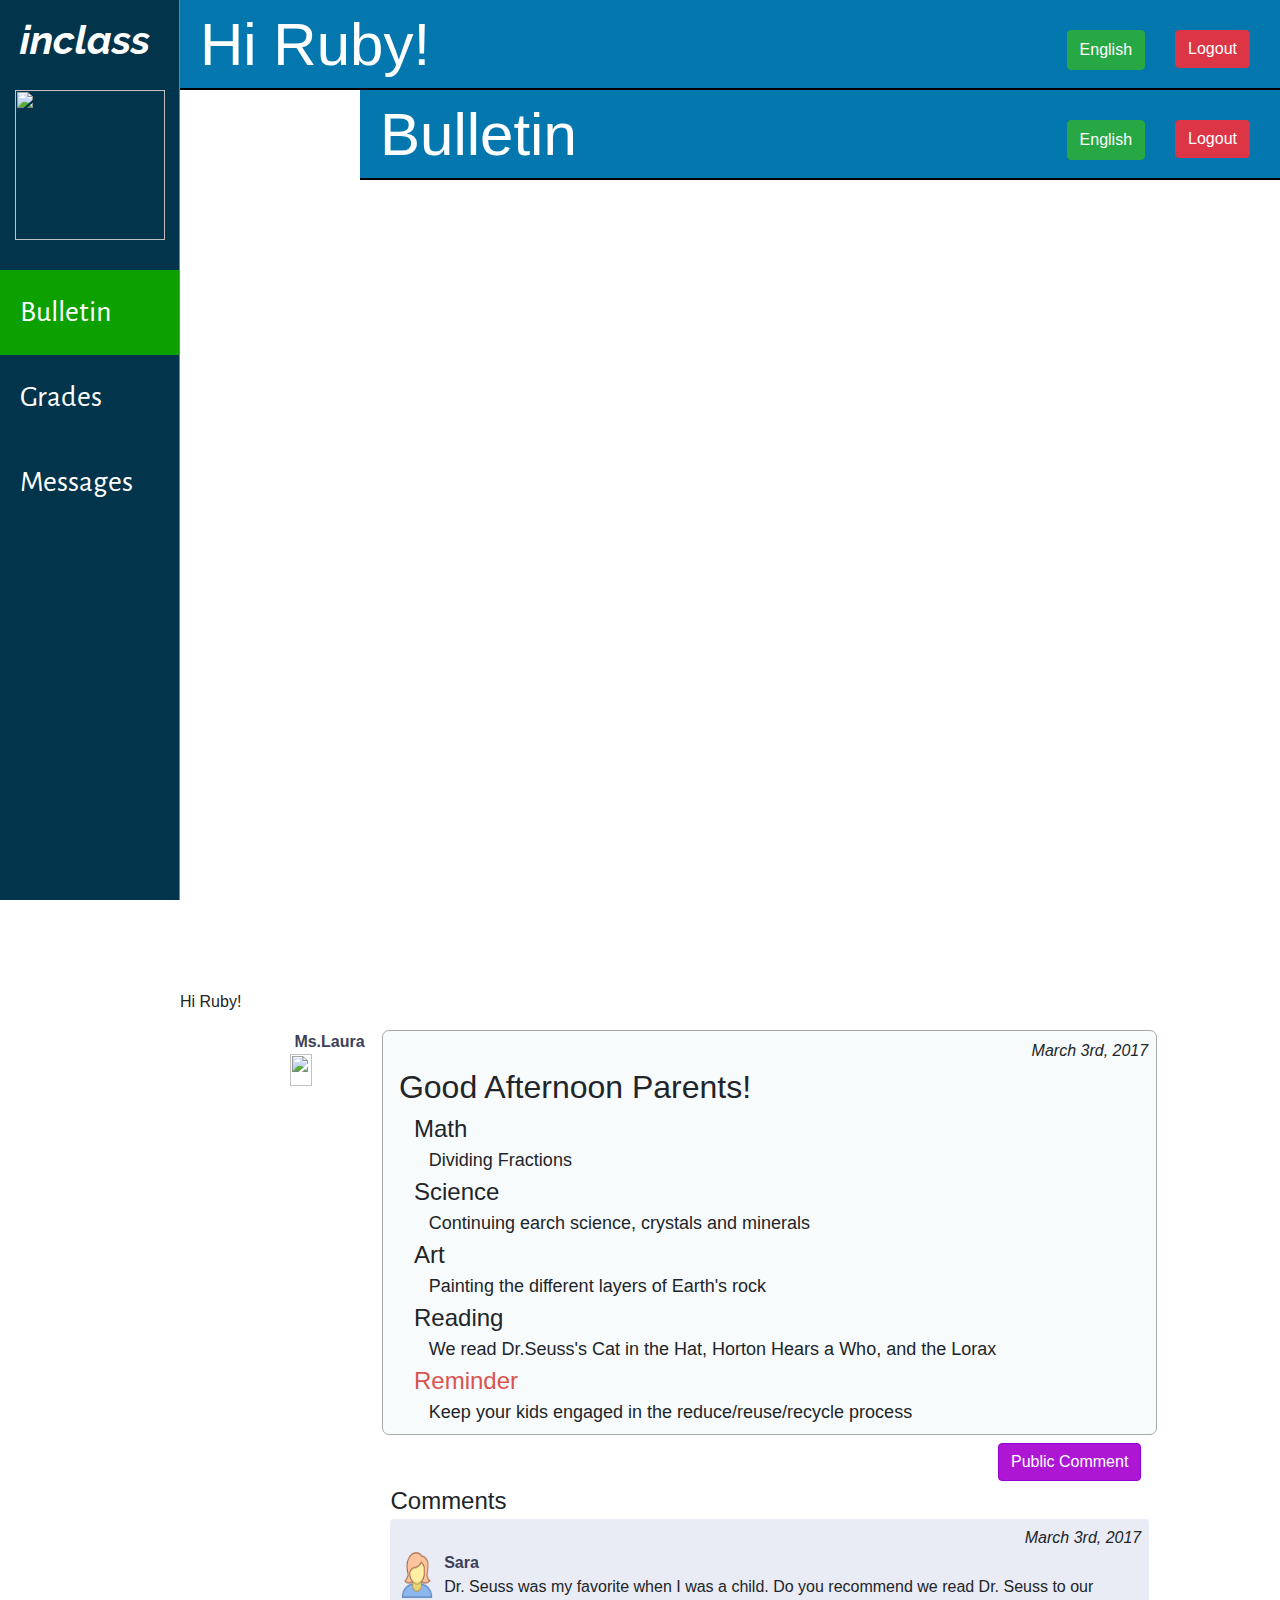
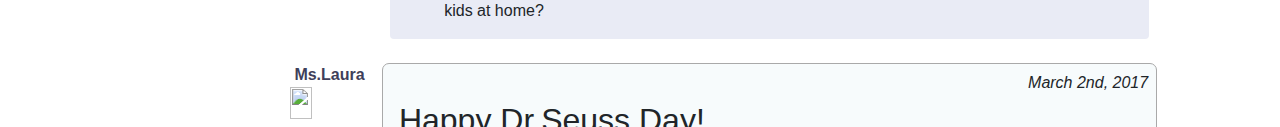
==== index.html @ 11d52c9a "hovering grades attempt" ====
<!--Nu Designs 6.813 project: inclass-->
<!DOCTYPE html>
<html>

<head>
<meta charset='utf-8'>
<title>inclass</title>

<!-- Load style sheets -->
<link rel='stylesheet' href=
  'https://maxcdn.bootstrapcdn.com/bootstrap/4.0.0-alpha.6/css/bootstrap.css'>
<link rel='stylesheet' href='assets/mainLayout.css'>
<link rel='stylesheet' href='assets/bulletin.css'>
<link rel='stylesheet' href='https://fonts.googleapis.com/css?family=Alegreya+Sans|Raleway'>
<link href="assets/flag-icon-css-master/assets/docs.css" rel="stylesheet">
  <link href="assets/flag-icon-css-master/css/flag-icon.css" rel="stylesheet">
<script src=
  'https://ajax.googleapis.com/ajax/libs/jquery/3.1.1/jquery.min.js'></script>
<script src='templates.js'></script>

<script>

var MENU_ITEMS = ['#bulletin', '#grades', '#messages'];

var TEMPLATES = {'bulletin':'#bulletin_template', 'grades':'#grades_template', 'messages':'#messages_template'}

// mouse hover over or away from side menu option
$(document).on({
  // when mouse hovers a menu item that's not currently selected
  mouseenter: function(){
      if(!$(this).hasClass('selectedMenuItem')){
        $(this).addClass('hoveredMenuItem');
      }
  },
  // remove hovered class after mouse leaves
  mouseleave: function(){
      $(this).removeClass('hoveredMenuItem');
  }
}, '.menuItem');

// side menu option clicked
$(document).on('click', '.menuItem', function(evt){
  // if this item is already selected, do nothing
  if($(this).hasClass('selectedMenuItem')){
    return;
  }
  // unselect the current selected item
  for(var i in MENU_ITEMS){
    $(MENU_ITEMS[i]).removeClass('selectedMenuItem');
  }
  // select the new one
  $(this).removeClass('hoveredMenuItem');
  $(this).addClass('selectedMenuItem');

  // TODO: reload to new respective view
  var newMode = $(this).attr('id');
  $('#mode-panel').load("./"+newMode+".html", function(){
    if (newMode === 'messages') {
      populateMessages();
    }
  });
});

$(document).ready(function() {
  $("#bulletin").click();
});

$(document).on({
  // when mouse hovers a grade item
  mouseenter: function(){
    console.log("Hovered over td")
    console.log(this)
    $(this).addClass('hoveredGrade');
  },
  // remove hovered class after mouse leaves
  mouseleave: function(){
    $(this).removeClass('hoveredGrade');
  }
}, '.subject');

function populateMessages(){
  var list = $("#messages-list");
  list.append("<div class='message'> <div class='received message-bubble' id='message-1'> <div class='message-time'>25 March, 2017</div>Hi, How are you?</div></div>");
  list.append("<div class='message'> <div class='received message-bubble' id='message-2'> <div class='message-time'>25 March, 2017</div>I posted grades for last week's quiz. You should go over it with Robby, he struggled.</div></div>");
  list.append("<div class='message'> <div class='sent message-bubble' id='message-3'> <div class='message-time'>25 March, 2017</div>Thanks for letting me know! I'll get right on that since he can't add to save his life.</div></div>");
  list.append("<div class='message'> <div class='received message-bubble' id='message-4'><div class='message-time'>25 March, 2017</div>Great, thanks fam.</div></div>");
  list.append("<div class='message'> <div class='sent message-bubble' id='message-5'><div class='message-time'>25 March, 2017</div>Got it bruh. Talk to you later</div></div>");
}

</script>

</head>

<body>
  <div id="sideMenu">
    <div id="logo"> inclass </div>
    <img id="menuPic" src="graphics/new-user.png">
    <div id="menuItems">
      <div class="menuItem" id ="bulletin">
        Bulletin
      </div>
      <div class="menuItem" id ="grades">
        Grades
      </div>
      <div class="menuItem" id ="messages">
        Messages
      </div>
    </div>
  </div>
  <div id="mainWindow">
    <div id="top-bar">
      <div class="welcome-message"> Hi Ruby!</div>
      <button class="btn btn-danger" type="button" id="logout-button">Logout</button>
      <div id="language-group">
        <div id="language-icon"><span class="flag-icon flag-icon-us"></div>
        <button class="btn btn-success" type="button" id="language-button">English</button>
      </div>

    </div>
    <div id="mode-panel">
    </div>
  </div>
</body>
</html>
---- assets/mainLayout.css ----
/* Stylesheet for inclass project by Nu Designs */

#sideMenu {
  height: 100%;
  width: 180px;
  position: fixed;
  border-right: 1px solid gray;
  background-color: #02344b;
}
#mainWindow {
  margin-left: 180px;
  height:100vh;
}

#mode-panel {
  height: 90%;
}

#language-group {
  float: right;
  margin-right: 30px;
  margin-top: 30px;
}
#language-icon {
  display: inline-block;
}
#language-button {
  height: 40px;
}

#logout-button {
  float: right;
  display: block;
  margin-right: 30px;
  margin-top: 30px;
}

#top-bar {
  width: 100%;
  border-bottom: 2px solid black;
  height: 10%;
  background-color: #0478ae;
}

.welcome-message {
  padding: 0 0 0 20px;
  width: 300px;
  display: inline-block;
  font-size: 60px;
  color: white;
}

#logo {
  margin-top: 10px;
  margin-left: 20px;
  color: white;
  font-size: 40px;
  font-style: italic;
  font-family: 'Raleway', sans-serif;
  font-weight: bold;
}

#menuPic {
  height: 150px;
  width: 150px;
  margin-left: 15px;
  margin-right: 20px;
  margin-top: 20px;
}

#menuItems  {
  margin-top: 30px;
}

.menuItem {
  font-size: 30px;
  font-family: 'Alegreya Sans', sans-serif;
  padding: 20px;
  cursor: pointer;
  color: white;
}

.selectedMenuItem {
  background-color: #0ca001;
  cursor: default;
}

.hovered {
  background-color: #e3edef;
  color: black;
}

.section-title {
  padding: 5px 0px 0px 30px;
  width: 100%;
  display: inline-block;
  font-size: 60px;
  height: 12%;
  border-bottom: 1px solid black;
  z-index: 1;
}

#messages-container {
  height: 88%;
  width: 100%;
  border: 1px solid black;
  border-left: none;
  border-top: none;
  overflow: hidden;
}

#messages-list {
  padding: 40px;
  height: 90%;
  width: 80%;
  border-bottom: none;
  overflow-y: scroll;
}
#messages-input {
  width: 80%;
  height: 100%;
  padding: 10px;
  border: none;
  font-size: 20px;
}
#send-message-button {
  height: 80%;
  width: 15%;
  margin-left: 25px;
  font-size: 30px;
  border-color: green;
  background-color: darkgreen;
}

#messages-input-container {
  width: 80%;
  height: 10%;
  padding: 5px;
  border: none;
  border-top: 1px solid black;
}

#messages-attachments-pane {
  height: 100%;
  width: 20%;
  float: right;
  border-left: 1px solid black;
}

#messaging-contact {
  height: 50%;
  width: 100%;
  border-bottom: 1px solid black;
}

#messaging-profile-pic {
  height: 250px;
  width: 250px;
  margin: 0 auto;
  background-image: url("../graphics/new-user.png");
  background-size: contain;
}

.contact-info {
  font-size: 20px
  width: 100%;
  text-align: center;
}

.contact-name {
  font-size: 30px
}

#attachments-list {
  height: 50%;
  width: 100%;
  overflow-y: scroll;
  padding: 10px;
}

.attachment-row {
  margin: 10px;
}

.attachment {
  border-radius: 5px;
  margin: 5px 5px 0px;
  display: inline-block;
  cursor: pointer;
}

.attachment:hover {
  opacity: 0.5;
}

.attachment-pic {
  height: 130px;
  width: 130px;
  border-radius: 5px;
  border: 1px solid black;
  background-size: contain;
}

.attachment-label {
  max-width: 130px;
  display: inline-block;
  text-overflow: ellipsis;
  overflow: hidden;
  white-space:nowrap;
}

.word {
  background-image: url("../graphics/word.png");
}

.ppt {
  background-image: url("../graphics/powerpoint.png");
}

.excel {
  background-image: url("../graphics/excel.png");
}

.message-bubble {
  display: block;
  border: solid 1px blue;
  max-width: 600px;
  padding: 25px;
  padding-top: 10px;
  font-size: 20px;
}

.message-time {
  font-size: 15px;
  text-align: right;
  font-style: italic;
}

.message {
  display: block;
  width: 100%;
  position: relative;
  margin-bottom: 20px;
}

.message::before, .message::after {
    content:"";
    display:table;
}
.message::after {
    clear:both;
}

.received {
  border-color: gray;
  background-color: #f7fbfc;
  color: black;
  float: left;
  border-radius: 5px 20px 20px 20px;
}

.sent {
  background-color: #20ce10;
  border-color: green;
  color: white;
  float: right;
  border-radius: 20px 5px 20px 20px;
}

td, th {
    border: 1px solid #dddddd;
    text-align: left;
    padding: 8px;
}

#leftBar {
  width:50%;
  height:100%;
  display: inline-block;
  position: relative;
  border-right: 1px solid black;
}

#rightBar {
  width: 50%;
  height: 100%;
  padding: 30px 100px 30px;
  display: inline-block;
  float: right;
  text-align:center;
  vertical-align:middle;
  position: relative;
  overflow-y: scroll;
}

#grades-container {
  height: 88%;
  width: 100%;
  overflow: hidden;
}

#gradetablecaption {
  margin: 50px 0 0 80px;
  font-size: 30pt;
}

#robby {
  position: absolute;
  top: 30px;
  left: 50px;
  font-size: 30pt;
}

#dropdown {
  float: right;
  font-size: 20pt;
  margin-top: 11px;
}

#assignments {
  float: left;
  font-size: 30pt;
}

#subjecttable {
  padding: 30px 0 0 80px;
  font-size: 15px;
  width: 100%;
}

#overall {
  font-size: 25pt;
  width: 80%
}

#table {
  font-size: 15pt;
  width: 100%;
}

#assignmentstable {
  border-spacing: 10px 0;
  border-collapse: separate;
  width: 100%;
  margin-top: 90px;
}

tr:nth-child(even) {
    background-color: #e3edef;
}
---- assets/bulletin.css ----
#agenda-list{
  width: 100%;
  height: 100%;
  overflow-y: scroll;
}

#bulletin-container{
  height: 88%;
  overflow: hidden;
}

.agenda {
  margin-top:1em;
  position: relative;
  margin-left: auto;
  margin-right: auto;
  width: 80%;
  margin-bottom:1em;
}

.agenda .avatar {
  width:10%;
  height:8em;
  display: inline-block;
  vertical-align: top;
}

.spacer {
  clear:right;
}
.agenda .poster {
  margin-left: 5%;
}

.avatar-pic {
  width: 50%;
  height: 50%;
}

.info {
  width:88%;
  display: inline-block;
}

.content {
  border-width:2%;
  border: 1px solid darkgray;
  border-radius: 7px;
  background-color: #f7fbfc;
}
.reminder {
  color: #d9534f;
}
.date p{
  float:right;
  padding-top: 1%;
  padding-right: 1%;
  height:1em;
  font-style: italic;
}

.daily {
  margin-left: 2%;
  width:98%;
  padding-bottom:1%;
}

.indent{
  margin-left: 2%;
  width: 98%;
}

.primary p{
  font-size: 2em;
  margin-bottom: 0em;
}

.secondary p {
  font-size: 1.5em;
  margin-bottom: 0em;
}

.tertiary p{
  font-size: 1.125em;
  margin-bottom: 0em;
}

.header  {
}

.action {
}

.seperator {
  height:1px;
  border-bottom:.1em solid #313030;
}


.comment-controls {
  margin-top: .5em;
  height:1.5em;
  margin-bottom: .5em;
}

.comment-controls button{
  font-size:1em;
}

#public-comment {
  float:right;
  margin-right:2%;
  background-color: #ad17d3;;
  color: white;
  border-color: darkviolet;
}

.comments {
  padding:.5em;
}
.comment-header {
  font-size: 1.5em;
  margin-bottom: 0px;
}
.entry {
  padding-bottom:1em;
  border-radius: 4px;
  background-color: #e9ebf5;
}
.comments .avatar {
  margin-left: 1%;
  width:5%;
  height:3em;
  display: inline-block;
  vertical-align: top;
}

.poster {
  color:#3f3f5a;
  font-weight: bold;
}
.comments .poster {
  margin-left: 0%;
  color:#3f3f5a;
  font-weight: bold;
}

.comment {
  width:87%;
  display: inline-block;
  margin-left: .5%;
  vertical-align: top;
}

.comment-date p{
  float:right;
  padding-top: 1%;
  padding-right: 1%;
  height:1em;
  font-size:1em;
  font-style: italic;
}

.detail{

}

.comments .avatar-pic {
  width: 100%;
  height: 100%;
}
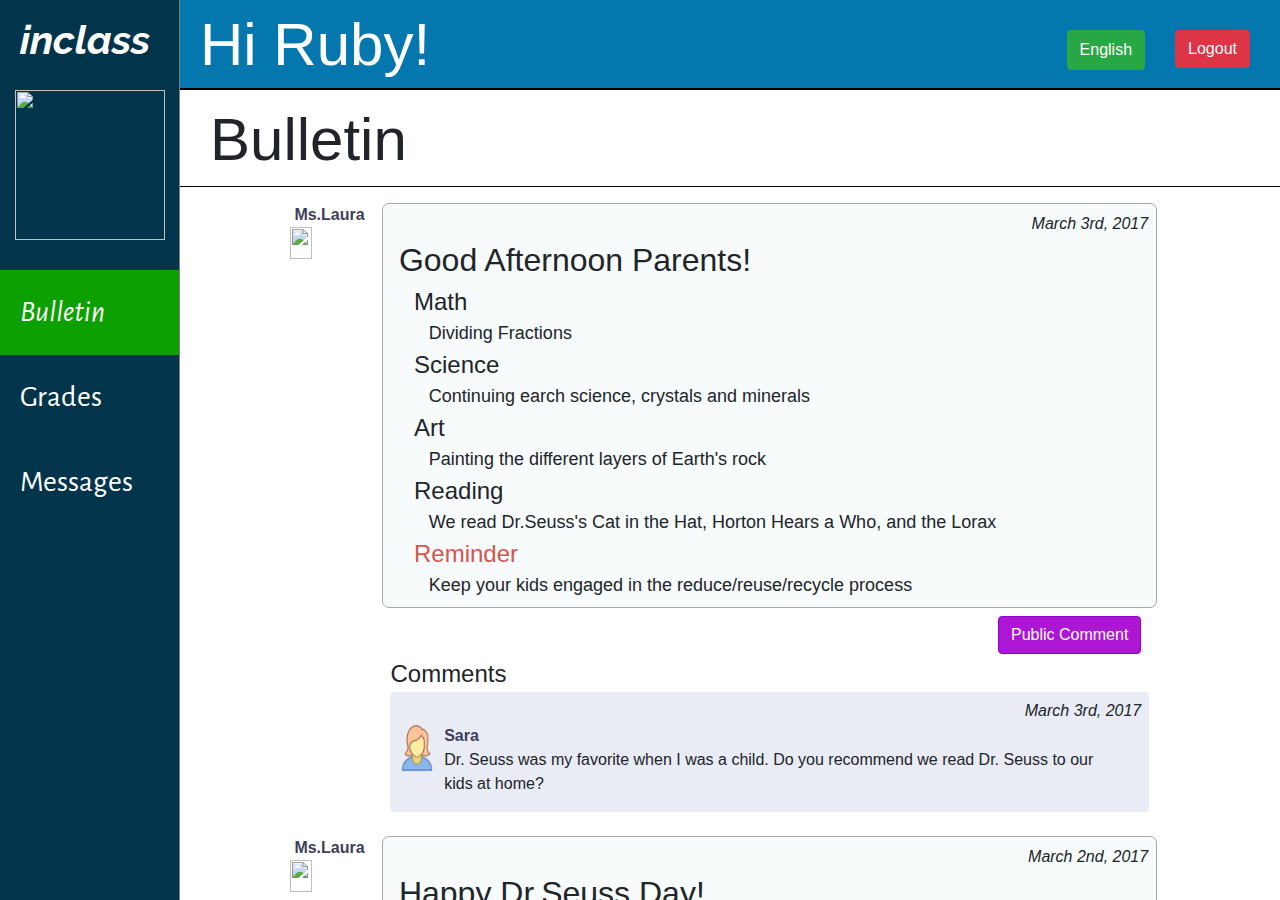
==== commit cfcb3504: "Finishing clicking, hovering over grades" ====
--- a/index.html
+++ b/index.html
@@ -21,6 +21,8 @@
 <script>
 
 var MENU_ITEMS = ['#bulletin', '#grades', '#messages'];
+
+var SUBJECTS = ['#Math', '#Reading', '#Science', '#Art'];
 
 var TEMPLATES = {'bulletin':'#bulletin_template', 'grades':'#grades_template', 'messages':'#messages_template'}
 
@@ -68,8 +70,6 @@
 $(document).on({
   // when mouse hovers a grade item
   mouseenter: function(){
-    console.log("Hovered over td")
-    console.log(this)
     $(this).addClass('hoveredGrade');
   },
   // remove hovered class after mouse leaves
@@ -77,6 +77,34 @@
     $(this).removeClass('hoveredGrade');
   }
 }, '.subject');
+
+// side menu option clicked
+$(document).on('click', '.subject', function(evt){
+  // if this subject is already selected, do nothing
+  if($(this).hasClass('selectedGrade')){
+    return;
+  }
+
+  var currentSubject;
+  var newSubject;
+  // unselect the current selected subject
+  for(var i in SUBJECTS){
+    if($(SUBJECTS[i]).hasClass('selectedGrade')){
+      $(SUBJECTS[i]).removeClass('selectedGrade');
+      currentSubject = SUBJECTS[i].slice(1);
+    }
+  }
+  // remove hovered class and add selected class to new subject
+  for(var i in SUBJECTS){
+    if($(SUBJECTS[i]).hasClass('hoveredGrade')){
+      $(SUBJECTS[i]).removeClass('hoveredGrade');
+      $(SUBJECTS[i]).addClass('selectedGrade');
+      newSubject = SUBJECTS[i].slice(1);
+    }
+  }
+  var newTable=$("#assignmentstable").html().replace(new RegExp(currentSubject, 'g'), newSubject);
+  $("#table").replaceWith(newTable);
+});
 
 function populateMessages(){
   var list = $("#messages-list");
--- a/assets/mainLayout.css
+++ b/assets/mainLayout.css
@@ -82,10 +82,11 @@
 
 .selectedMenuItem {
   background-color: #0ca001;
+  font-style: italic;
   cursor: default;
 }
 
-.hovered {
+.hoveredMenuItem {
   background-color: #e3edef;
   color: black;
 }
@@ -116,20 +117,36 @@
   border-bottom: none;
   overflow-y: scroll;
 }
+
+.send-attachment {
+  height: 3.8em;
+  background-size: contain;
+  width: 3.8em;
+  display: inline-block;
+  background-image: url(../graphics/paper-clip-2-xxl.png);
+  cursor: pointer;
+}
+
+.send-attachment:hover {
+  opacity: .5;
+}
+
 #messages-input {
-  width: 80%;
-  height: 100%;
+  width: 70%;
+  height: 3em;
   padding: 10px;
-  border: none;
+  border: 1px solid gray;
+  display: inline-block;
   font-size: 20px;
 }
 #send-message-button {
-  height: 80%;
-  width: 15%;
+  height: 1.8em;
+  width: 4em;
   margin-left: 25px;
   font-size: 30px;
   border-color: green;
   background-color: darkgreen;
+  cursor: pointer;
 }
 
 #messages-input-container {
@@ -273,6 +290,17 @@
     padding: 8px;
 }
 
+.hoveredGrade {
+  background-color: #0478ae;
+  color: white;
+}
+
+.selectedGrade {
+  background-color: ##0ca001;
+  color: white;
+  font-style: italic;
+}
+
 #leftBar {
   width:50%;
   height:100%;
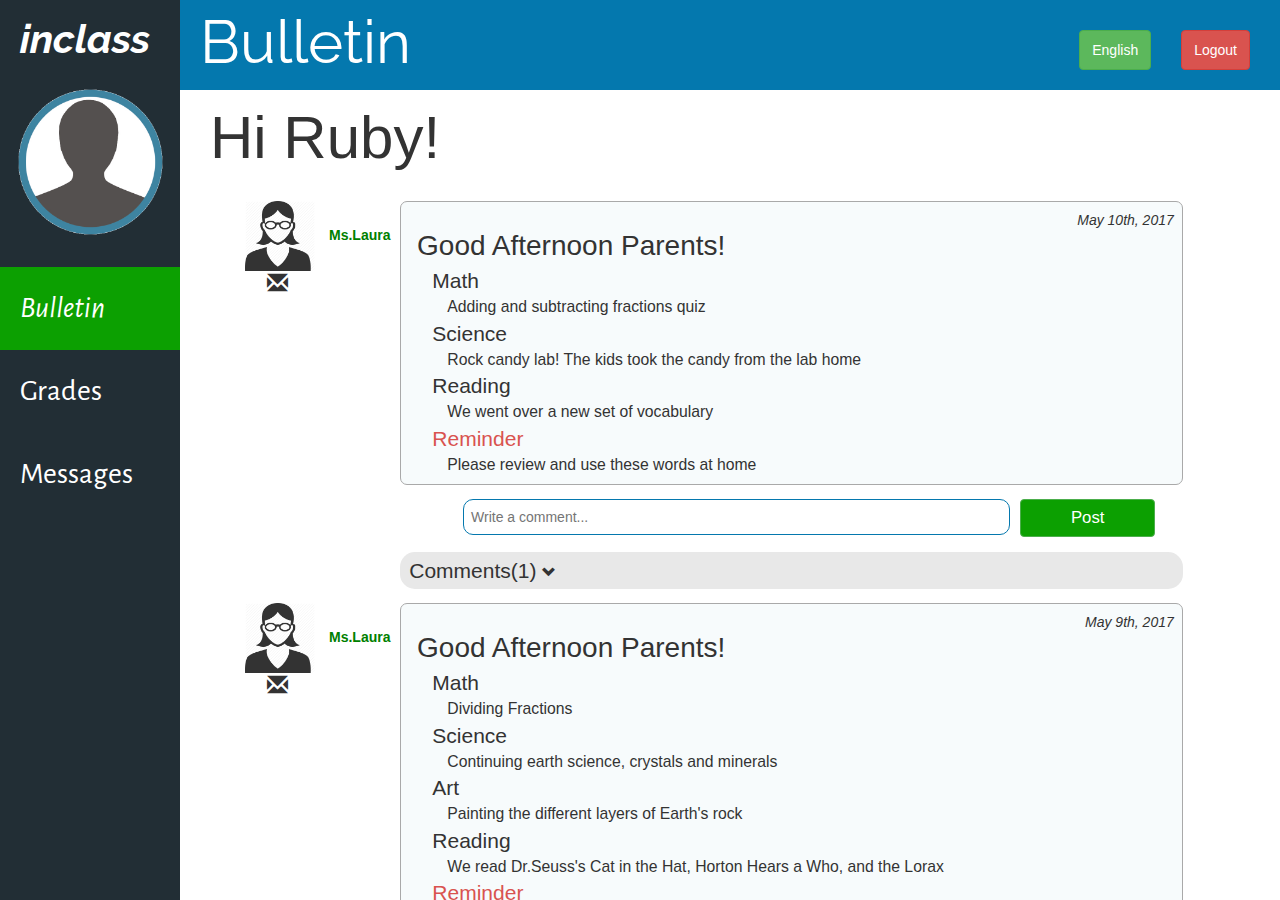
==== commit b73bea51: "Merge branch 'master' of https://github.com/billy-t/nudesign" ====
--- a/index.html
+++ b/index.html
@@ -5,24 +5,27 @@
 <head>
 <meta charset='utf-8'>
 <title>inclass</title>
-
+<script src=
+  'https://ajax.googleapis.com/ajax/libs/jquery/3.1.1/jquery.min.js'></script>
 <!-- Load style sheets -->
 <link rel='stylesheet' href=
-  'https://maxcdn.bootstrapcdn.com/bootstrap/4.0.0-alpha.6/css/bootstrap.css'>
-<link rel='stylesheet' href='assets/mainLayout.css'>
+  'bootstrap-3.3.7-dist/css/bootstrap.min.css'>
+<script src="https://maxcdn.bootstrapcdn.com/bootstrap/3.3.7/js/bootstrap.min.js" integrity="sha384-Tc5IQib027qvyjSMfHjOMaLkfuWVxZxUPnCJA7l2mCWNIpG9mGCD8wGNIcPD7Txa" crossorigin="anonymous"></script>
+<link rel='stylesheet' href='https://fonts.googleapis.com/css?family=Alegreya+Sans|Raleway'>
+<script src="https://maxcdn.bootstrapcdn.com/bootstrap/3.3.7/js/bootstrap.min.js" integrity="sha384-Tc5IQib027qvyjSMfHjOMaLkfuWVxZxUPnCJA7l2mCWNIpG9mGCD8wGNIcPD7Txa" crossorigin="anonymous"></script>
+<link rel="stylesheet" href="assets/mainLayout.css">
 <link rel='stylesheet' href='assets/bulletin.css'>
-<link rel='stylesheet' href='https://fonts.googleapis.com/css?family=Alegreya+Sans|Raleway'>
 <link href="assets/flag-icon-css-master/assets/docs.css" rel="stylesheet">
   <link href="assets/flag-icon-css-master/css/flag-icon.css" rel="stylesheet">
-<script src=
-  'https://ajax.googleapis.com/ajax/libs/jquery/3.1.1/jquery.min.js'></script>
+
 <script src='templates.js'></script>
-
+<script src="comment.js"></script>
+<script src="bulletinloader.js"></script>
 <script>
 
 var MENU_ITEMS = ['#bulletin', '#grades', '#messages'];
 
-var SUBJECTS = ['#Math', '#Reading', '#Science', '#Art'];
+var SUBJECTS = ['#Math', '#Reading', '#Science', '#Art']
 
 var TEMPLATES = {'bulletin':'#bulletin_template', 'grades':'#grades_template', 'messages':'#messages_template'}
 
@@ -59,9 +62,12 @@
   $('#mode-panel').load("./"+newMode+".html", function(){
     if (newMode === 'messages') {
       populateMessages();
+    } else if (newMode == "bulletin"){
+      bootstrap();
     }
   });
 });
+
 
 $(document).ready(function() {
   $("#bulletin").click();
@@ -122,7 +128,7 @@
 <body>
   <div id="sideMenu">
     <div id="logo"> inclass </div>
-    <img id="menuPic" src="graphics/new-user.png">
+    <img id="menuPic" src="graphics/ruby.png">
     <div id="menuItems">
       <div class="menuItem" id ="bulletin">
         Bulletin
@@ -137,7 +143,6 @@
   </div>
   <div id="mainWindow">
     <div id="top-bar">
-      <div class="welcome-message"> Hi Ruby!</div>
       <button class="btn btn-danger" type="button" id="logout-button">Logout</button>
       <div id="language-group">
         <div id="language-icon"><span class="flag-icon flag-icon-us"></div>
--- a/assets/mainLayout.css
+++ b/assets/mainLayout.css
@@ -4,8 +4,7 @@
   height: 100%;
   width: 180px;
   position: fixed;
-  border-right: 1px solid gray;
-  background-color: #02344b;
+  background-color: #222e35;
 }
 #mainWindow {
   margin-left: 180px;
@@ -33,20 +32,24 @@
   display: block;
   margin-right: 30px;
   margin-top: 30px;
+  height:40px;
 }
 
 #top-bar {
   width: 100%;
-  border-bottom: 2px solid black;
   height: 10%;
   background-color: #0478ae;
+  min-height: 82px;
+  min-width: 934px;
 }
 
 .welcome-message {
+  font-family: 'Raleway', sans-serif;
   padding: 0 0 0 20px;
   width: 300px;
   display: inline-block;
   font-size: 60px;
+  white-space: nowrap;
   color: white;
 }
 
@@ -97,8 +100,18 @@
   display: inline-block;
   font-size: 60px;
   height: 12%;
-  border-bottom: 1px solid black;
+  border-bottom: 2px solid lightgray;
   z-index: 1;
+}
+
+.section-title-bulletin {
+  padding: 5px 0px 0px 30px;
+  width: 100%;
+  display: inline-block;
+  font-size: 60px;
+  height: 12%;
+  z-index: 1;
+
 }
 
 #messages-container {
@@ -108,6 +121,7 @@
   border-left: none;
   border-top: none;
   overflow: hidden;
+  white-space: nowrap;
 }
 
 #messages-list {
@@ -116,9 +130,16 @@
   width: 80%;
   border-bottom: none;
   overflow-y: scroll;
+  min-width: 40em;
+}
+
+#text-input-container {
+  display: inline-block;
+  min-width: 60em;
 }
 
 .send-attachment {
+  border: none;
   height: 3.8em;
   background-size: contain;
   width: 3.8em;
@@ -127,12 +148,45 @@
   cursor: pointer;
 }
 
+#attachment-preview {
+  display: inline-block;
+  height: 2.1em;
+  border-radius: 1em;
+  background-color: green; 
+  padding: 0.5em;
+}
+
+#attachment-preview-text {
+  display: inline-block;
+  font-size: 1em;
+  text-overflow: ellipsis;
+  max-width: 8em;
+  line-height: 1em;
+  height: 1em;
+  overflow: hidden;
+  white-space:nowrap;
+  color: white;
+}
+
 .send-attachment:hover {
   opacity: .5;
 }
 
+#clear-attachment {
+  height: 1em;
+  width: 1em;
+  display: inline-block;
+  background-size: contain;
+  cursor: pointer;
+  background-image: url("../graphics/cancel.png");
+}
+
+#clear-attachment:hover {
+  opacity: 0.5;
+}
+
 #messages-input {
-  width: 70%;
+  width: 90%;
   height: 3em;
   padding: 10px;
   border: 1px solid gray;
@@ -142,7 +196,7 @@
 #send-message-button {
   height: 1.8em;
   width: 4em;
-  margin-left: 25px;
+  margin-left: 1em;
   font-size: 30px;
   border-color: green;
   background-color: darkgreen;
@@ -155,19 +209,23 @@
   padding: 5px;
   border: none;
   border-top: 1px solid black;
+  white-space: nowrap;
+  min-width: 40em;
 }
 
 #messages-attachments-pane {
   height: 100%;
+  float: right;
+  border-left: 1px solid black;
+  max-width: 280px;
+  min-width: 140px;
   width: 20%;
-  float: right;
-  border-left: 1px solid black;
 }
 
 #messaging-contact {
   height: 50%;
   width: 100%;
-  border-bottom: 1px solid black;
+  border-bottom: 1px solid gray;
 }
 
 #messaging-profile-pic {
@@ -201,7 +259,7 @@
 
 .attachment {
   border-radius: 5px;
-  margin: 5px 5px 0px;
+  margin: 10px 10px 0px;
   display: inline-block;
   cursor: pointer;
 }
@@ -236,6 +294,14 @@
 
 .excel {
   background-image: url("../graphics/excel.png");
+}
+
+.file {
+  background-image: url("../graphics/file.png");
+}
+
+.pdf {
+  background-image: url("../graphics/pdf.png");
 }
 
 .message-bubble {
@@ -245,6 +311,7 @@
   padding: 25px;
   padding-top: 10px;
   font-size: 20px;
+  white-space: normal;
 }
 
 .message-time {
@@ -296,7 +363,7 @@
 }
 
 .selectedGrade {
-  background-color: ##0ca001;
+  background-color: #0ca001;
   color: white;
   font-style: italic;
 }
@@ -306,13 +373,13 @@
   height:100%;
   display: inline-block;
   position: relative;
-  border-right: 1px solid black;
+  border-right: 1px solid lightgray;
 }
 
 #rightBar {
   width: 50%;
   height: 100%;
-  padding: 30px 100px 30px;
+  padding: 0px 100px 30px;
   display: inline-block;
   float: right;
   text-align:center;
@@ -324,6 +391,8 @@
 #grades-container {
   height: 88%;
   width: 100%;
+  min-width: 934px;
+  min-width: 934px;
   overflow: hidden;
 }
 
@@ -348,6 +417,8 @@
 #assignments {
   float: left;
   font-size: 30pt;
+  margin-top: 50px;
+  margin-bottom: 30px;
 }
 
 #subjecttable {
--- a/assets/bulletin.css
+++ b/assets/bulletin.css
@@ -5,7 +5,7 @@
 }
 
 #bulletin-container{
-  height: 88%;
+  height: 100%;
   overflow: hidden;
 }
 
@@ -14,32 +14,41 @@
   position: relative;
   margin-left: auto;
   margin-right: auto;
-  width: 80%;
+  width: 90%;
+  min-width:819.2px;
   margin-bottom:1em;
 }
 
 .agenda .avatar {
-  width:10%;
-  height:8em;
+  min-width: 145px;
   display: inline-block;
   vertical-align: top;
+  margin-left: 10px;
+  margin-right: 10px;
+  /* width: 13%; */
 }
 
 .spacer {
   clear:right;
 }
 .agenda .poster {
-  margin-left: 5%;
+  padding-left: 1em;
 }
 
 .avatar-pic {
-  width: 50%;
-  height: 50%;
+  width: 5em;
+}
+
+.glyphicon.glyphicon-envelope{
+  display:block;
+  margin-left: 22px;
+  font-size:1.5em;
 }
 
 .info {
-  width:88%;
+  min-width: 649.2px;
   display: inline-block;
+  width: 79%;
 }
 
 .content {
@@ -96,39 +105,79 @@
   border-bottom:.1em solid #313030;
 }
 
-
-.comment-controls {
-  margin-top: .5em;
-  height:1.5em;
+.private-comment {
+  margin-left:10px;
+  margin-right:1%;
+  margin-bottom:.5em;
+  background-color: #0ca001;
+  font-size: 1.2em;
+  color: white;
+  width:8em;
+  /* height: 1em; */
+}
+
+.btn:focus{
+  outline:none;
+  outline-offset: 0px;
+}
+
+.comment-entry{
+  width: 100%;
+  margin: auto;
   margin-bottom: .5em;
 }
 
-.comment-controls button{
-  font-size:1em;
-}
-
-#public-comment {
-  float:right;
-  margin-right:2%;
-  background-color: #ad17d3;;
-  color: white;
-  border-color: darkviolet;
+.post-row{
+  display:inline-block;
+  vertical-align: top;
+  width:15%;
+}
+
+
+textarea {
+  border: 1px solid;
+  border-radius:10px;
+  border-color: rgb(4, 120, 174);
+  resize: none;
+  overflow: hidden;
+  outline:none;
+  width: 70%;
+  margin-left:8%;
+  padding:7px;
+  height:1em;
 }
 
 .comments {
-  padding:.5em;
-}
-.comment-header {
-  font-size: 1.5em;
-  margin-bottom: 0px;
-}
+  padding-top:1em;
+  width:100%;
+  margin:auto;
+}
+
+.big-comment-header{
+  margin:.25em;
+  font-size:1.5em;
+  display:inline;
+}
+
+.more-container {
+  display: none;
+}
+
+.entries-container {
+  border-color: #e8ee8e8;
+  border-radius: 15px;
+  background-color:#e8e8e8;
+  padding:.25em;
+}
+
 .entry {
+  margin:1em;
   padding-bottom:1em;
   border-radius: 4px;
-  background-color: #e9ebf5;
+  background-color: #f7fbfc;
 }
 .comments .avatar {
-  margin-left: 1%;
+  margin-left: 0%;
   width:5%;
   height:3em;
   display: inline-block;
@@ -141,31 +190,54 @@
 }
 .comments .poster {
   margin-left: 0%;
-  color:#3f3f5a;
+  color: green;
   font-weight: bold;
-}
-
-.comment {
-  width:87%;
-  display: inline-block;
-  margin-left: .5%;
-  vertical-align: top;
+  padding-left:1em;
+}
+
+.comment-container {
+  padding-top:.5em;
+  padding-left:.5em;
+  padding-right:.5em;
+}
+
+.comment-header{
+  height:2em;
+  width:100%;
+}
+.comment-date{
+  float: right;
+  display:inline-block;
 }
 
 .comment-date p{
-  float:right;
-  padding-top: 1%;
-  padding-right: 1%;
-  height:1em;
+  float: right;
   font-size:1em;
   font-style: italic;
 }
 
-.detail{
-
+.comments .avatar {
+  width: 30;
+  height:2em;
+  vertical-align: top;
+  display:inline-block;
 }
 
 .comments .avatar-pic {
-  width: 100%;
-  height: 100%;
-}
+  width: 2em;
+  height: 2em;
+}
+
+.comments .poster {
+  margin-left:0%;
+  font-size:1em;
+}
+
+.comment {
+  margin-top:.5em;
+  width:100%;
+}
+
+.poster {
+  color:green;
+}
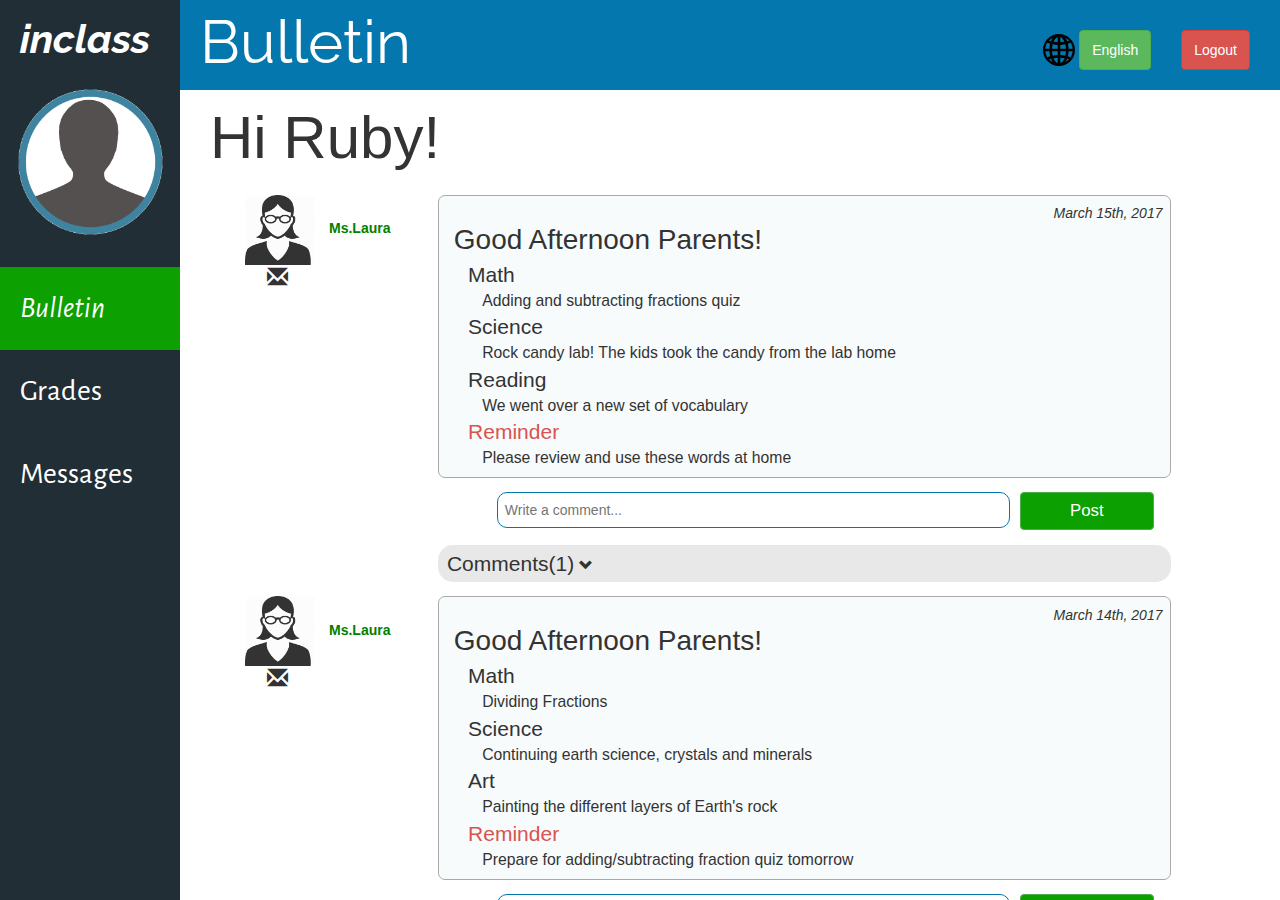
==== commit 8f0718e3: "Language" ====
--- a/index.html
+++ b/index.html
@@ -22,12 +22,20 @@
 <script src="comment.js"></script>
 <script src="bulletinloader.js"></script>
 <script>
-
+languageVal = "English";
 var MENU_ITEMS = ['#bulletin', '#grades', '#messages'];
 
 var SUBJECTS = ['#Math', '#Reading', '#Science', '#Art']
 
 var TEMPLATES = {'bulletin':'#bulletin_template', 'grades':'#grades_template', 'messages':'#messages_template'}
+
+var MESSAGES = [  
+  {time: "25 March, 2017", text: "Hi", sent: "received"},
+  {time: "25 March, 2017", text: "Hi, How are you?", sent: "sent"},
+  {time: "25 March, 2017", text: "I posted grades for last week's quiz. You should go over it with Robby, he struggled.", sent: "received"},
+  {time: "25 March, 2017", text: "Thanks for letting me know! I'll get right on that since he can't add to save his life.", sent: "sent"},
+  {time: "25 March, 2017", text: "Great, thanks fam.", sent: "received"},
+  {time: "25 March, 2017", text: "Got it bruh. Talk to you later", sent: "sent"}]
 
 // mouse hover over or away from side menu option
 $(document).on({
@@ -61,15 +69,77 @@
   var newMode = $(this).attr('id');
   $('#mode-panel').load("./"+newMode+".html", function(){
     if (newMode === 'messages') {
+      $(".welcome-message").remove();
+      text = $("#language-button").text();
+      if (text == "English"){
+        $("#top-bar").append("<div class='welcome-message'>"+"Messages" + "</div>");
+      }else {
+        $("#top-bar").append("<div class='welcome-message'>"+"Mensajes" + "</div>");
+      }
       populateMessages();
     } else if (newMode == "bulletin"){
-      bootstrap();
+      $(".welcome-message").remove();
+      text = $("#language-button").text();
+      if (text == "English"){
+        $("#top-bar").append("<div class='welcome-message'>"+"Bulletin" + "</div>");
+        $("#biggcontainer").prepend($("<section class='section-title-bulletin'> Hi Ruby!</section>"))
+
+      }else {
+        $("#top-bar").append("<div class='welcome-message'>"+"Boletín" + "</div>");
+        $("#biggcontainer").prepend($("<section class='section-title-bulletin'> ¡Hola Ruby! </section>"))
+      }
+      bootstrap(languageVal);
+    }else if (newMode=="grades") {
+      $(".welcome-message").remove();
+      text = $("#language-button").text();
+      if (text == "English"){
+        $("#top-bar").append("<div class='welcome-message'>"+"Robby's Grades" + "</div>");
+      }else {
+        $("#top-bar").append("<div class='welcome-message'>"+"Robby's Grados" + "</div>");
+      }
     }
   });
 });
 
+translation= {"Bulletin": "Boletín", "Robby's Grades":"Robby's Grados", "Messages":"Mensajes", "Boletín":"Bulletin", "Robby's Grados":"Grades", "Mensajes":"Messages"}
 
 $(document).ready(function() {
+  languageVal = $("#language-button").text();;
+  $("#language-button").on("mouseover", function(e){
+    currentVal = $(e.currentTarget).text();
+    if (currentVal == "English"){
+      $(e.currentTarget).text("Español")
+    }else if(currentVal == "Español"){
+      $(e.currentTarget).text("English")
+    }
+  });
+  $("#language-button").on("mouseout", function(e){
+    $(e.currentTarget).text(languageVal);
+  });
+  $("#language-button").on("click", function(e){
+    if (languageVal == "English"){
+      languageVal = "Español";
+      $("#bulletin").text("Boletín")
+      $("#grades").text("Grados")
+      $("#messages").text("Mensajes")
+      $(".section-title-bulletin").text("¡Hola Ruby!");
+      newText = translation[$(".welcome-message").text()];
+      $(".welcome-message").text(newText)
+      $(e.currentTarget).text("Español")
+    }else if(languageVal == "Español"){
+      languageVal = "English";
+      $(e.currentTarget).text("English")
+      $("#bulletin").text("Bulletin")
+      $("#grades").text("Grades")
+      $("#messages").text("Messages")
+      $(".section-title-bulletin").text("Hi Ruby!");
+      newText = translation[$(".welcome-message").text()];
+      $(".welcome-message").text(newText)
+    }
+    bootstrap(languageVal);
+    $(e.currentTarget).blur();
+  });
+
   $("#bulletin").click();
 });
 
@@ -114,11 +184,13 @@
 
 function populateMessages(){
   var list = $("#messages-list");
-  list.append("<div class='message'> <div class='received message-bubble' id='message-1'> <div class='message-time'>25 March, 2017</div>Hi, How are you?</div></div>");
-  list.append("<div class='message'> <div class='received message-bubble' id='message-2'> <div class='message-time'>25 March, 2017</div>I posted grades for last week's quiz. You should go over it with Robby, he struggled.</div></div>");
-  list.append("<div class='message'> <div class='sent message-bubble' id='message-3'> <div class='message-time'>25 March, 2017</div>Thanks for letting me know! I'll get right on that since he can't add to save his life.</div></div>");
-  list.append("<div class='message'> <div class='received message-bubble' id='message-4'><div class='message-time'>25 March, 2017</div>Great, thanks fam.</div></div>");
-  list.append("<div class='message'> <div class='sent message-bubble' id='message-5'><div class='message-time'>25 March, 2017</div>Got it bruh. Talk to you later</div></div>");
+  for (var i=0; i < MESSAGES.length; i++) {
+    var msg = MESSAGES[i];
+    list.append("<div class='message'> <div class='"+msg.sent+" message-bubble' id='message-1'> <div class='message-time'>"+msg.time+"</div>"+msg.text+"</div></div>");
+  }
+  list.animate({
+      scrollTop: list[0].scrollHeight
+  }, 1000);
 }
 
 </script>
@@ -145,7 +217,9 @@
     <div id="top-bar">
       <button class="btn btn-danger" type="button" id="logout-button">Logout</button>
       <div id="language-group">
-        <div id="language-icon"><span class="flag-icon flag-icon-us"></div>
+        <div id="language-icon">
+          <img src="[data-uri]" />
+        </div>
         <button class="btn btn-success" type="button" id="language-button">English</button>
       </div>
 
--- a/assets/mainLayout.css
+++ b/assets/mainLayout.css
@@ -115,8 +115,9 @@
 }
 
 #messages-container {
-  height: 88%;
-  width: 100%;
+  height: 100%;
+  width: 100%;
+  min-width: 59em;
   border: 1px solid black;
   border-left: none;
   border-top: none;
@@ -127,15 +128,14 @@
 #messages-list {
   padding: 40px;
   height: 90%;
-  width: 80%;
   border-bottom: none;
   overflow-y: scroll;
-  min-width: 40em;
+  min-width: 44em;
 }
 
 #text-input-container {
   display: inline-block;
-  min-width: 60em;
+  width: 90%;
 }
 
 .send-attachment {
@@ -186,17 +186,18 @@
 }
 
 #messages-input {
-  width: 90%;
   height: 3em;
   padding: 10px;
   border: 1px solid gray;
   display: inline-block;
   font-size: 20px;
+  min-width: 13em;
+  width: 70%;
 }
 #send-message-button {
   height: 1.8em;
   width: 4em;
-  margin-left: 1em;
+  margin-left: 0.5em;
   font-size: 30px;
   border-color: green;
   background-color: darkgreen;
@@ -204,36 +205,39 @@
 }
 
 #messages-input-container {
-  width: 80%;
+  width: 75%;
   height: 10%;
   padding: 5px;
   border: none;
   border-top: 1px solid black;
   white-space: nowrap;
-  min-width: 40em;
+  min-width: 44em;
 }
 
 #messages-attachments-pane {
   height: 100%;
   float: right;
   border-left: 1px solid black;
-  max-width: 280px;
-  min-width: 140px;
-  width: 20%;
+  min-width: 200px;
+  width: 25%;
 }
 
 #messaging-contact {
   height: 50%;
   width: 100%;
-  border-bottom: 1px solid gray;
+  overflow-y: scroll;
+  padding: 10px;
+  min-height: 265px;
 }
 
 #messaging-profile-pic {
-  height: 250px;
-  width: 250px;
-  margin: 0 auto;
-  background-image: url("../graphics/new-user.png");
-  background-size: contain;
+  height: 50%;
+  width: 50%;
+  margin: 40px auto 20px;
+  background-image: url(../graphics/laura.png);
+  background-size: cover;
+  min-width: 120px;
+  min-height: 120px;
 }
 
 .contact-info {
@@ -251,6 +255,9 @@
   width: 100%;
   overflow-y: scroll;
   padding: 10px;
+  min-height: 200px;
+  border-top: 1px solid black;
+  white-space: normal;
 }
 
 .attachment-row {
--- a/assets/bulletin.css
+++ b/assets/bulletin.css
@@ -1,12 +1,14 @@
 #agenda-list{
   width: 100%;
   height: 100%;
-  overflow-y: scroll;
-}
-
+}
+
+#biggcontainer{
+  min-width: 911px;
+}
 #bulletin-container{
   height: 100%;
-  overflow: hidden;
+  overflow: auto;
 }
 
 .agenda {
@@ -20,7 +22,7 @@
 }
 
 .agenda .avatar {
-  min-width: 145px;
+  min-width: 183.2px;
   display: inline-block;
   vertical-align: top;
   margin-left: 10px;
@@ -46,9 +48,9 @@
 }
 
 .info {
-  min-width: 649.2px;
+  min-width: 616px;
   display: inline-block;
-  width: 79%;
+  width: 74%;
 }
 
 .content {
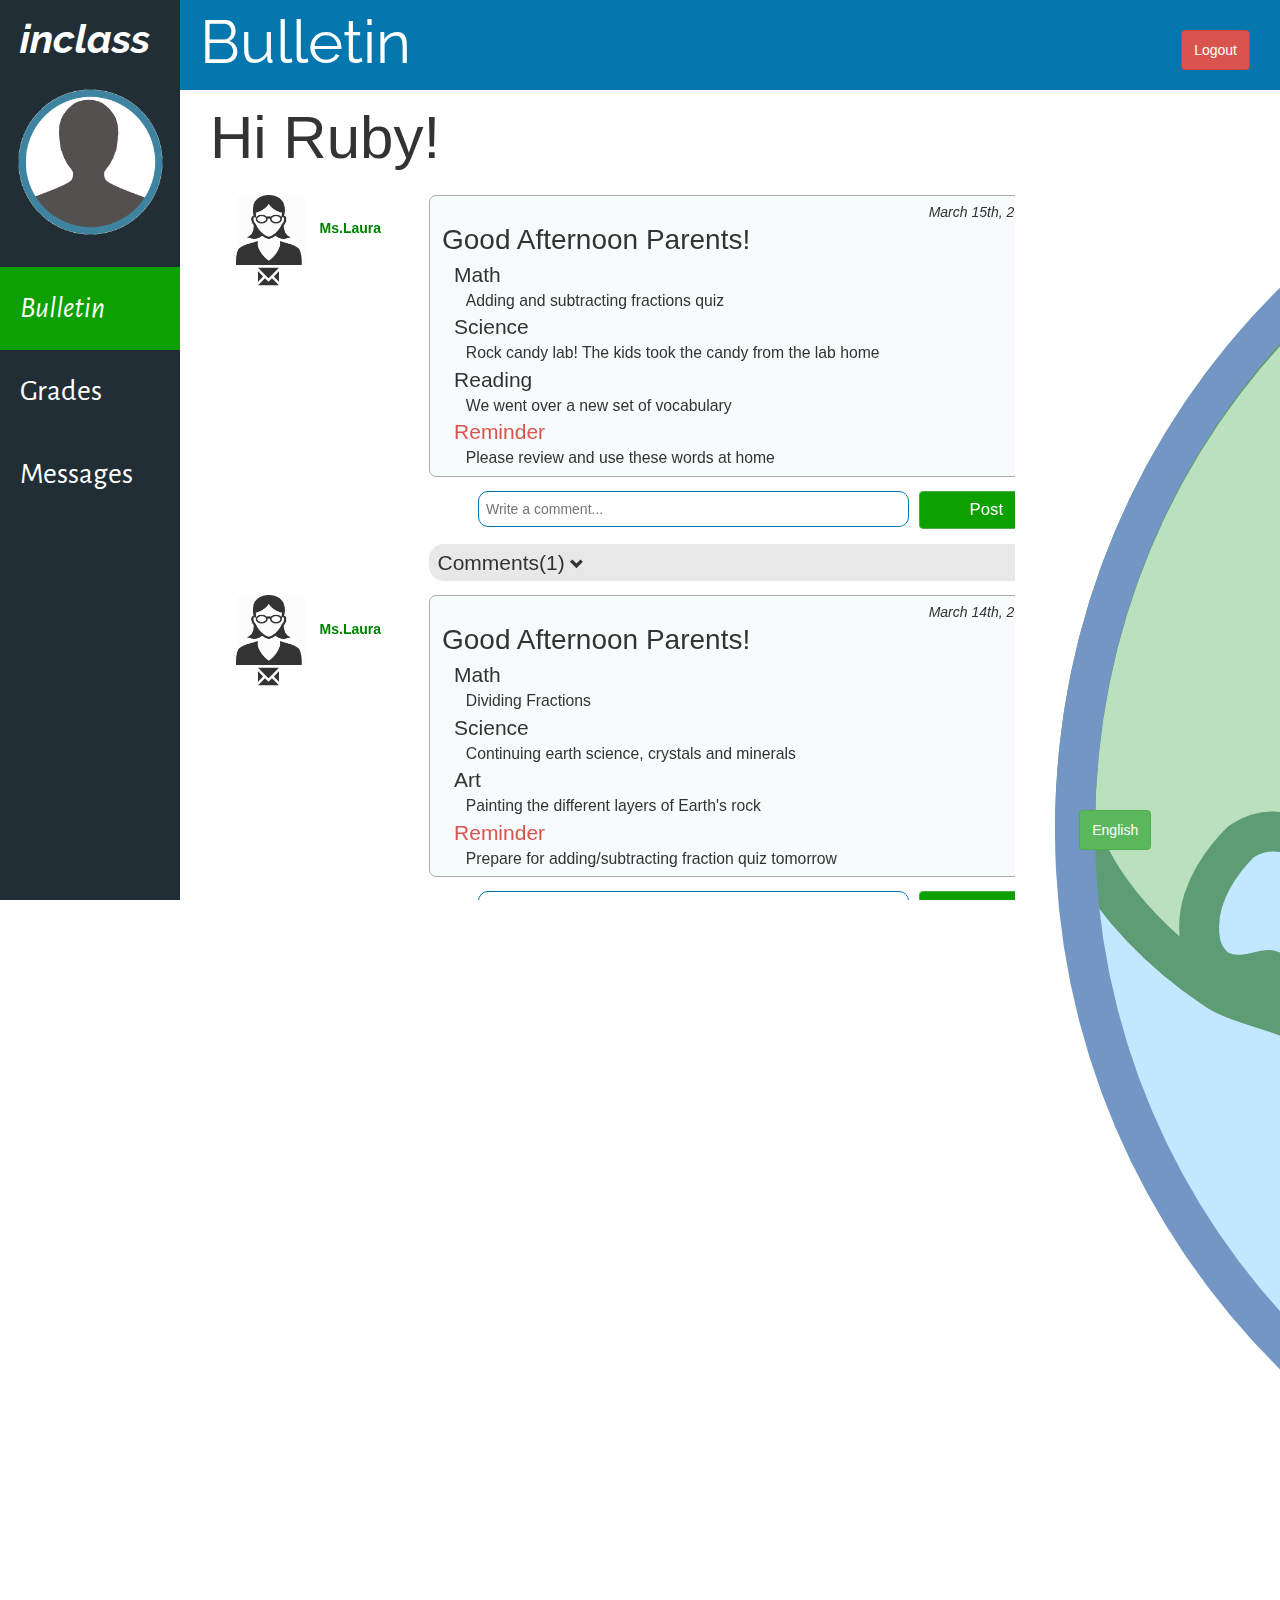
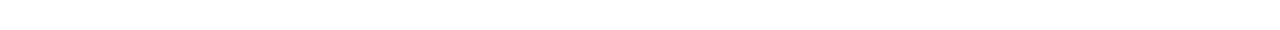
==== commit 04494031: "changing globe icon" ====
--- a/index.html
+++ b/index.html
@@ -29,13 +29,13 @@
 
 var TEMPLATES = {'bulletin':'#bulletin_template', 'grades':'#grades_template', 'messages':'#messages_template'}
 
-var MESSAGES = [  
-  {time: "25 March, 2017", text: "Hi", sent: "received"},
-  {time: "25 March, 2017", text: "Hi, How are you?", sent: "sent"},
-  {time: "25 March, 2017", text: "I posted grades for last week's quiz. You should go over it with Robby, he struggled.", sent: "received"},
-  {time: "25 March, 2017", text: "Thanks for letting me know! I'll get right on that since he can't add to save his life.", sent: "sent"},
-  {time: "25 March, 2017", text: "Great, thanks fam.", sent: "received"},
-  {time: "25 March, 2017", text: "Got it bruh. Talk to you later", sent: "sent"}]
+var MESSAGES = [
+  {time: "15 March, 2017 1:00 PM", text: "Hi", sent: "received"},
+  {time: "15 March, 2017 1:01 PM", text: "Hi, How are you?", sent: "sent"},
+  {time: "15 March, 2017 1:02 PM", text: "I posted grades for last week's quiz. You should go over it with Robby, he struggled.", sent: "received"},
+  {time: "15 March, 2017 1:03 PM", text: "Thanks for letting me know! I'll get right on that since he can't add to save his life.", sent: "sent"},
+  {time: "15 March, 2017 1:04 PM", text: "Great, thanks fam.", sent: "received"},
+  {time: "15 March, 2017 1:05 PM", text: "Got it bruh. Talk to you later", sent: "sent"}]
 
 // mouse hover over or away from side menu option
 $(document).on({
@@ -116,9 +116,10 @@
   $("#language-button").on("mouseout", function(e){
     $(e.currentTarget).text(languageVal);
   });
-  $("#language-button").on("click", function(e){
-    if (languageVal == "English"){
-      languageVal = "Español";
+
+  $("#language-button").on("click", function(e) {
+      if (languageVal == "English"){
+        languageVal = "Español"
       $("#bulletin").text("Boletín")
       $("#grades").text("Grados")
       $("#messages").text("Mensajes")
@@ -188,9 +189,7 @@
     var msg = MESSAGES[i];
     list.append("<div class='message'> <div class='"+msg.sent+" message-bubble' id='message-1'> <div class='message-time'>"+msg.time+"</div>"+msg.text+"</div></div>");
   }
-  list.animate({
-      scrollTop: list[0].scrollHeight
-  }, 1000);
+  list[0].scrollTop = list[0].scrollHeight;
 }
 
 </script>
@@ -218,7 +217,7 @@
       <button class="btn btn-danger" type="button" id="logout-button">Logout</button>
       <div id="language-group">
         <div id="language-icon">
-          <img src="[data-uri]" />
+          <img src="graphics/globe-icon.png"/>
         </div>
         <button class="btn btn-success" type="button" id="language-button">English</button>
       </div>
--- a/assets/mainLayout.css
+++ b/assets/mainLayout.css
@@ -22,6 +22,8 @@
 }
 #language-icon {
   display: inline-block;
+  height: 60px;
+  width: 60px;
 }
 #language-button {
   height: 40px;
@@ -152,7 +154,7 @@
   display: inline-block;
   height: 2.1em;
   border-radius: 1em;
-  background-color: green; 
+  background-color: green;
   padding: 0.5em;
 }
 
@@ -196,7 +198,7 @@
 }
 #send-message-button {
   height: 1.8em;
-  width: 4em;
+  width: 30%;
   margin-left: 0.5em;
   font-size: 30px;
   border-color: green;
@@ -327,6 +329,10 @@
   font-style: italic;
 }
 
+.kif{
+  float:right;
+}
+
 .message {
   display: block;
   width: 100%;
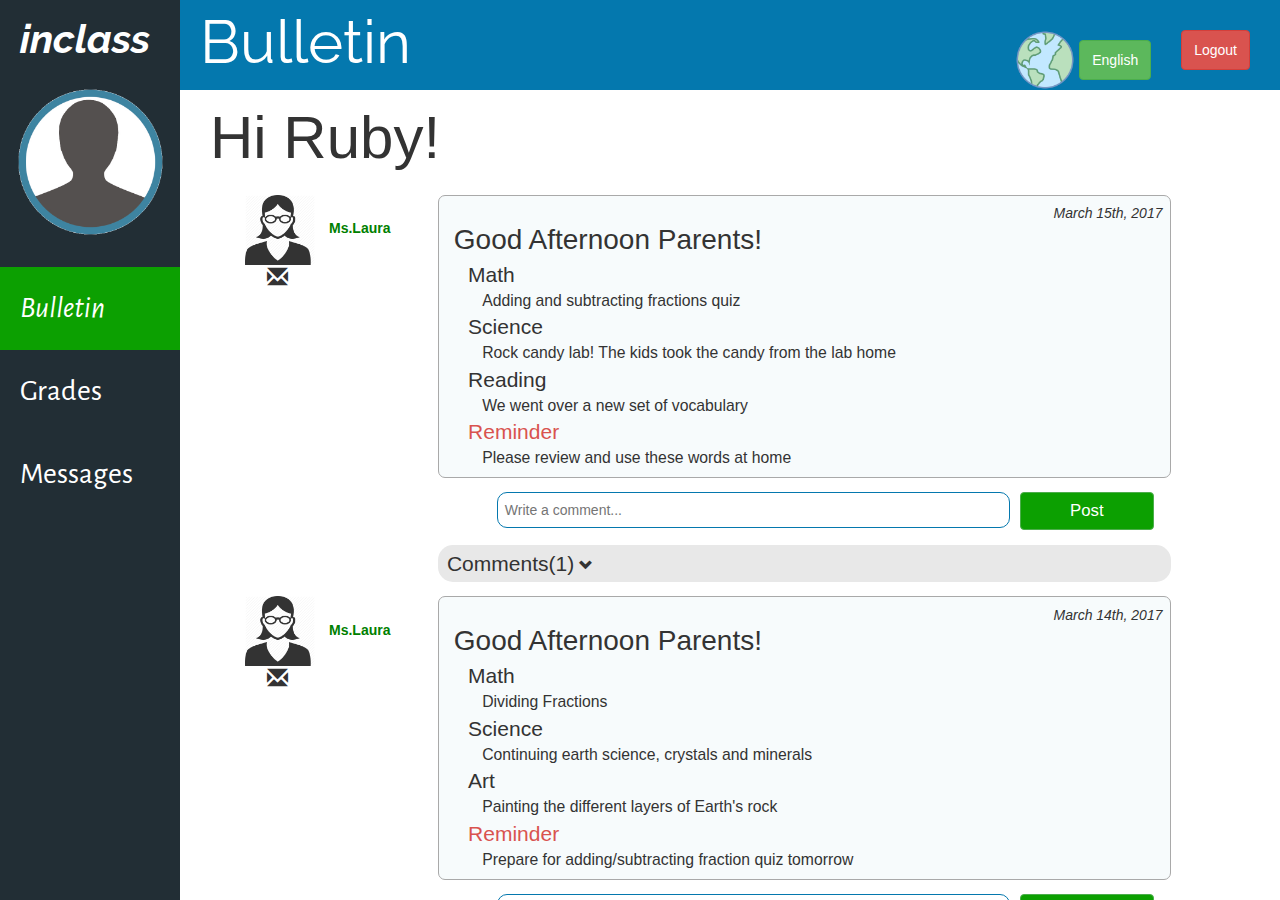
==== commit 193048e1: "fixing globe icon" ====
--- a/index.html
+++ b/index.html
@@ -216,9 +216,7 @@
     <div id="top-bar">
       <button class="btn btn-danger" type="button" id="logout-button">Logout</button>
       <div id="language-group">
-        <div id="language-icon">
-          <img src="graphics/globe-icon.png"/>
-        </div>
+        <img id="language-icon" src="graphics/globe-icon.png"/>
         <button class="btn btn-success" type="button" id="language-button">English</button>
       </div>
 
